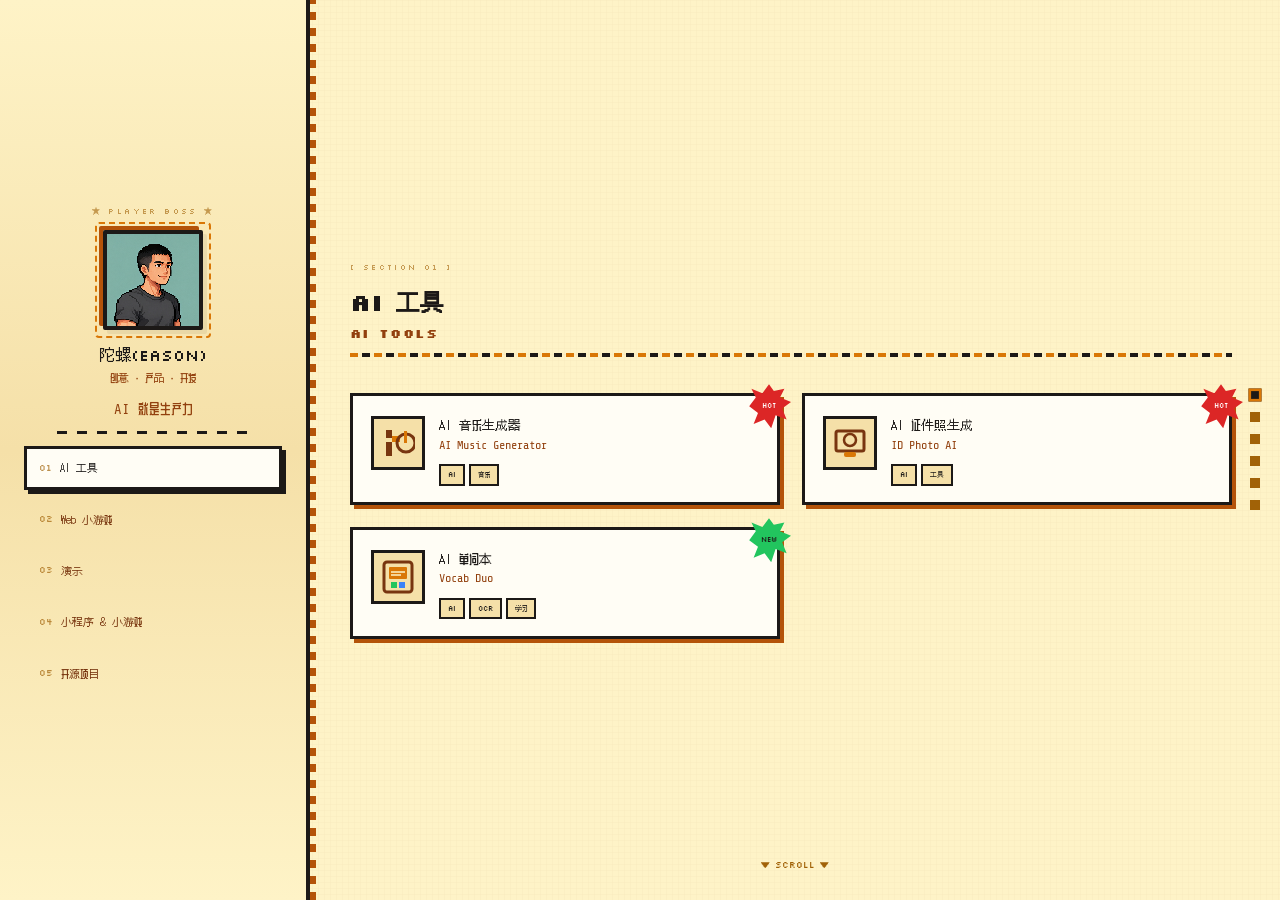
==== index.html @ 486275a2 "更新 Skills 卡片：新西兰签证链接替换为 skillhub，新增成绩单 PDF 转 Excel skill Co-Authored-By: Claude Opus 4.7 <noreply@an" ====
<!DOCTYPE html>
<html lang="zh-CN">
<head>
<meta charset="UTF-8">
<meta name="viewport" content="width=device-width, initial-scale=1.0">
<title>陀螺(Eason)的创想世界</title>
<link rel="preconnect" href="https://fonts.googleapis.com">
<link rel="preconnect" href="https://fonts.gstatic.com" crossorigin>
<link href="https://fonts.googleapis.com/css2?family=Silkscreen&family=DotGothic16&family=Share+Tech+Mono&family=ZCOOL+QingKe+HuangYou&display=swap" rel="stylesheet">
<style>
/* ============================================================
   CSS Custom Properties
   ============================================================ */
:root {
  --bg:            #FEF3C7;
  --bg-deep:       #F5E0A8;
  --card:          #FFFDF5;
  --card-hover:    #FFF8E7;
  --text:          #78350F;
  --text-secondary:#92400E;
  --text-muted:    #A16207;
  --accent:        #D97706;
  --accent-hover:  #B45309;
  --border:        #FDE68A;
  --border-strong: #D97706;
  --pixel-shadow:  #B45309;
  --pixel-black:   #1C1917;
  --pixel-green:   #22C55E;
  --pixel-blue:    #3B82F6;
  --hot-red:       #DC2626;

  --font-pixel:    'Silkscreen', 'DotGothic16', 'ZCOOL QingKe HuangYou', cursive;
  --font-pixel2:   'DotGothic16', 'ZCOOL QingKe HuangYou', cursive;
  --font-terminal: 'Share Tech Mono', 'ZCOOL QingKe HuangYou', monospace;

  --sidebar-w:     310px;
  --transition:    120ms steps(2);
}

/* ============================================================
   Reset & Base
   ============================================================ */
*, *::before, *::after { margin:0; padding:0; box-sizing:border-box; }

html { scroll-behavior: smooth; }

body {
  font-family: var(--font-terminal);
  font-size: 18px;
  background: var(--bg);
  color: var(--text);
  min-height: 100vh;
  line-height: 1.6;
  -webkit-font-smoothing: none;
  -moz-osx-font-smoothing: unset;
  overflow: hidden;
}

body::before {
  content: '';
  position: fixed; inset: 0; pointer-events: none; z-index: 0;
  opacity: 0.05;
  background-image:
    linear-gradient(rgba(120,53,15,0.4) 1px, transparent 1px),
    linear-gradient(90deg, rgba(120,53,15,0.4) 1px, transparent 1px);
  background-size: 6px 6px;
}

a { color: var(--accent); text-decoration: none; }

/* ============================================================
   Layout
   ============================================================ */
.app-layout {
  display: flex;
  height: 100vh; height: 100dvh;
  position: relative; z-index: 1;
}

/* ---- Sidebar (Desktop) ---- */
.sidebar {
  width: var(--sidebar-w); min-width: var(--sidebar-w);
  height: 100vh; height: 100dvh;
  position: relative;
  display: flex; flex-direction: column;
  align-items: center; justify-content: center;
  padding: 32px 16px; gap: 12px;
  z-index: 10;
  background: linear-gradient(180deg, var(--bg) 0%, var(--bg-deep) 50%, var(--bg) 100%);
  border-right: 4px solid var(--pixel-black);
}
.sidebar::before {
  content: '';
  position: absolute; right: -10px; top: 0; bottom: 0;
  width: 6px;
  background: repeating-linear-gradient(0deg,
    var(--pixel-shadow) 0px, var(--pixel-shadow) 8px,
    transparent 8px, transparent 16px);
}

.sidebar-header-deco {
  font-family: var(--font-pixel); font-size: 8px;
  color: var(--text-muted); letter-spacing: 0.3em;
  text-align: center; opacity: 0.6;
  flex-shrink: 0;
}

/* Avatar */
.avatar-wrap { position: relative; width: 100px; height: 100px; flex-shrink: 0; }
.avatar {
  width: 100px; height: 100px; border-radius: 2px;
  object-fit: cover; image-rendering: pixelated; display: block;
  border: 4px solid var(--pixel-black);
  box-shadow: -4px -4px 0 0 var(--pixel-shadow), 4px 4px 0 0 rgba(0,0,0,0.06);
}
.avatar-glitch {
  position: absolute; inset: -8px;
  border: 2px dashed var(--accent); border-radius: 4px;
  pointer-events: none;
  animation: glitch-border 4s steps(2) infinite;
}
@keyframes glitch-border {
  0%,80%,100% { border-color: var(--accent); opacity:1; }
  40% { border-color: var(--pixel-green); opacity:0.7; }
  60% { border-color: #EC4899; opacity:0.7; }
}

.sidebar-name {
  font-family: var(--font-pixel); font-size: 14px;
  color: var(--pixel-black); text-align: center; line-height: 1.7;
  flex-shrink: 0;
}
.sidebar-name .en { font-size: 16px; display: block; }
.sidebar-name .cn { font-size: 11px; color: var(--text-secondary); display: block; }

.sidebar-bio {
  font-family: var(--font-terminal); font-size: 14px;
  color: var(--text-secondary); text-align: center; line-height: 1.4;
  max-width: 240px; flex-shrink: 0;
}

.pixel-divider {
  width: 70%; height: 3px; flex-shrink: 0;
  background: repeating-linear-gradient(90deg,
    var(--pixel-black) 0px, var(--pixel-black) 10px,
    transparent 10px, transparent 20px);
}

/* ---- Section Nav (Sidebar) ---- */
.sidebar-nav {
  display: flex; flex-direction: column;
  gap: 8px; width: 100%; flex-shrink: 0;
  padding: 0 8px;
}
.sidebar-nav-item {
  display: flex; align-items: center;
  font-family: var(--font-pixel2); font-size: 11px;
  color: var(--text);
  padding: 11px 12px;
  border: 3px solid transparent;
  cursor: pointer;
  transition: all var(--transition);
  text-align: left;
  text-decoration: none;
  line-height: 1.4;
  background: transparent;
}
.sidebar-nav-item .nav-num {
  font-family: var(--font-pixel); font-size: 9px;
  color: var(--text-muted); margin-right: 8px;
  opacity: 0.7;
}
.sidebar-nav-item:hover {
  border-color: var(--pixel-black);
  background: var(--card);
  box-shadow: 3px 3px 0 0 var(--pixel-shadow);
  transform: translate(-1px, -1px);
}
.sidebar-nav-item.active {
  border-color: var(--pixel-black);
  background: var(--card);
  color: var(--pixel-black);
  box-shadow: 4px 4px 0 0 var(--pixel-black);
}

/* ---- Main Scroll ---- */
.main-scroll {
  flex: 1;
  overflow-y: scroll;
  scroll-snap-type: y mandatory;
  height: 100vh; height: 100dvh;
  position: relative;
}
.main-scroll::-webkit-scrollbar { width: 12px; }
.main-scroll::-webkit-scrollbar-track {
  background: var(--bg-deep); border-left: 2px solid var(--border);
}
.main-scroll::-webkit-scrollbar-thumb {
  background: var(--pixel-black); border: 2px solid var(--bg-deep); min-height: 40px;
}
.main-scroll::-webkit-scrollbar-thumb:hover { background: var(--accent-hover); }

/* ---- Section ---- */
.section {
  min-height: 100vh; min-height: 100dvh;
  scroll-snap-align: start;
  display: flex; flex-direction: column;
  justify-content: center;
  padding: 48px 48px 48px 40px;
  position: relative;
}

/* ---- Section Header ---- */
.section-header {
  margin-bottom: 36px;
  position: relative;
  display: inline-block;
}
.section-tag {
  font-family: var(--font-pixel); font-size: 8px;
  color: var(--text-muted); letter-spacing: 0.3em; margin-bottom: 10px;
  opacity: 0.6;
}
.section-title {
  font-family: var(--font-pixel); font-size: 14px;
  color: var(--pixel-black); line-height: 1.5;
  position: relative;
}
.section-title .title-cn {
  font-size: 24px; display: block; margin-bottom: 4px;
  color: var(--pixel-black);
}
.section-title .title-en {
  font-size: 13px; color: var(--text-secondary); display: block;
  letter-spacing: 0.1em;
}
.section-title::after {
  content: '';
  display: block;
  width: 100%; height: 4px;
  margin-top: 10px;
  background: repeating-linear-gradient(90deg,
    var(--accent) 0px, var(--accent) 8px,
    transparent 8px, transparent 12px,
    var(--pixel-black) 12px, var(--pixel-black) 20px,
    transparent 20px, transparent 24px);
}

/* ---- Sub-section ---- */
.subsection { margin-bottom: 28px; }
.subsection:last-child { margin-bottom: 0; }
.subsection-title {
  font-family: var(--font-pixel2); font-size: 12px;
  color: var(--text);
  margin-bottom: 14px;
  padding: 6px 0 6px 12px;
  border-left: 4px solid var(--pixel-black);
  display: inline-block;
}

/* ---- Project Grid ---- */
.project-grid {
  display: grid;
  grid-template-columns: repeat(2, 1fr);
  gap: 22px; max-width: 960px;
}
.project-grid.cols-3 { grid-template-columns: repeat(3, 1fr); }
.project-grid.single-col { grid-template-columns: 1fr; max-width: 520px; }

/* ---- Project Card ---- */
.project-card {
  position: relative;
  background: var(--card);
  border: 3px solid var(--pixel-black);
  padding: 20px 18px 16px;
  cursor: pointer;
  transition: all var(--transition);
  display: flex; align-items: flex-start; gap: 14px;
  min-height: 100px;
  box-shadow: 4px 4px 0 0 var(--pixel-shadow);
  text-decoration: none; color: inherit;
  overflow: visible;
}
.project-card:hover {
  background: var(--card-hover);
  box-shadow: 6px 6px 0 0 var(--pixel-black);
  transform: translate(-2px, -2px);
  z-index: 5;
}

.card-icon {
  width: 54px; height: 54px; flex-shrink: 0;
  background: var(--bg-deep);
  border: 3px solid var(--pixel-black);
  display: flex; align-items: center; justify-content: center;
  image-rendering: pixelated;
}
.card-icon svg { width: 34px; height: 34px; }

.card-info { flex: 1; min-width: 0; }
.card-name {
  color: var(--pixel-black);
  margin-bottom: 4px; line-height: 1.4;
}
.card-name .cn-name {
  font-family: var(--font-pixel2); font-size: 13px; display: block;
  margin-bottom: 2px;
}
.card-name .en-name {
  font-size: 12px; color: var(--text-secondary);
  font-family: var(--font-terminal); display: block;
}

.card-detail {
  max-height: 0; overflow: hidden;
  transition: max-height 0.2s steps(3), opacity 0.15s steps(2);
  font-family: var(--font-terminal);
  font-size: 14px; color: var(--text);
  line-height: 1.5; opacity: 0;
}
.project-card:hover .card-detail { max-height: 120px; opacity: 1; }
.card-detail li {
  list-style: none; position: relative; padding-left: 10px;
}
.card-detail li::before {
  content: '▸'; position: absolute; left: 0;
  color: var(--accent); font-size: 11px;
}

.card-arrow {
  position: absolute; top: 10px; right: 12px;
  font-family: var(--font-pixel); font-size: 8px;
  color: var(--text-muted); opacity: 0;
  transition: opacity var(--transition);
}
.project-card:hover .card-arrow { opacity: 1; }

/* ---- HOT/NEW Badge ---- */
.hot-badge {
  position: absolute; top: -12px; right: -14px;
  font-family: var(--font-pixel); font-size: 7px;
  color: #FFF; background: var(--hot-red);
  width: 44px; height: 44px;
  display: flex; align-items: center; justify-content: center;
  text-align: center;
  clip-path: polygon(
    50% 0%, 61% 15%, 85% 10%, 75% 30%, 100% 40%,
    80% 55%, 90% 80%, 65% 70%, 55% 100%,
    40% 80%, 15% 90%, 25% 65%, 5% 50%,
    20% 30%, 10% 10%, 35% 20%
  );
  animation: hot-pulse 1s steps(2) infinite;
  z-index: 1;
  line-height: 1.2;
}
.hot-badge.new {
  background: var(--pixel-green);
  color: #1C1917;
}
@keyframes hot-pulse {
  0%,100% { transform: scale(1); opacity: 1; }
  50% { transform: scale(1.08); opacity: 0.8; }
}

/* ---- Bottom tags ---- */
.tag {
  display: inline-block;
  font-family: var(--font-pixel); font-size: 7px;
  padding: 3px 7px;
  border: 2px solid var(--pixel-black);
  color: var(--pixel-black); background: var(--bg-deep);
  margin-right: 4px; margin-top: 6px;
}

/* ---- QR image in card ---- */
.qr-img {
  width: 80px; height: 80px;
  border: 2px solid var(--pixel-black);
  image-rendering: pixelated;
  flex-shrink: 0; object-fit: contain;
}

/* ---- "To be continue..." ---- */
.dots-continue {
  display: flex; align-items: center; gap: 3px;
  font-family: var(--font-pixel2); font-size: 12px;
  color: var(--text-muted);
  padding: 12px 0 0 6px;
}
.dots-continue .dot {
  font-size: 18px;
  animation: dot-blink 0.6s steps(1) infinite;
}
.dots-continue .dot:nth-child(2) { animation-delay: 0.2s; }
.dots-continue .dot:nth-child(3) { animation-delay: 0.4s; }
@keyframes dot-blink { 0%,100%{opacity:0.12} 50%{opacity:1} }

/* ---- Modal Overlay ---- */
.modal-overlay {
  display: none;
  position: fixed; inset: 0;
  background: rgba(0,0,0,0.7);
  z-index: 1000;
  align-items: center; justify-content: center;
  cursor: pointer;
}
.modal-overlay.open { display: flex; }
.modal-box {
  position: relative;
  background: var(--card);
  border: 4px solid var(--pixel-black);
  box-shadow: 8px 8px 0 0 var(--pixel-shadow);
  padding: 32px 28px 24px;
  text-align: center;
  max-width: 90vw;
  cursor: default;
}
.modal-box img {
  width: auto; height: auto;
  max-width: 80vw; max-height: 70dvh;
  border: 3px solid var(--pixel-black);
  image-rendering: pixelated;
  object-fit: contain;
}
.modal-close {
  position: absolute; top: 4px; right: 10px;
  font-family: var(--font-pixel); font-size: 16px;
  color: var(--text-muted); cursor: pointer;
  background: none; border: none; padding: 6px 10px;
  transition: color var(--transition);
  line-height: 1;
}
.modal-close:hover { color: var(--hot-red); }
.modal-title {
  font-family: var(--font-pixel2); font-size: 14px;
  color: var(--pixel-black); margin-bottom: 12px;
}

/* ============================================================
   CONTACT PAGE (Last scroll-snap page)
   ============================================================ */
.contact-page {
  min-height: 100vh; min-height: 100dvh;
  scroll-snap-align: start;
  display: flex; flex-direction: column;
  align-items: center; justify-content: center;
  padding: 48px 40px; gap: 32px;
  text-align: center;
  background: linear-gradient(180deg, var(--bg) 0%, var(--bg-deep) 100%);
  position: relative;
}
.contact-page .page-tag {
  font-family: var(--font-pixel); font-size: 8px;
  color: var(--text-muted); letter-spacing: 0.3em;
  opacity: 0.6;
}

/* ---- Contact Row ---- */
.contact-row {
  display: flex; align-items: flex-start; gap: 40px;
  max-width: 680px; width: 100%;
}
.contact-row-img {
  width: 130px; flex-shrink: 0; padding-top: 4px;
}
.contact-row-img img {
  display: block; width: 130px; height: 130px;
  border: 4px solid var(--pixel-black);
  box-shadow: 6px 6px 0 0 var(--pixel-shadow);
  image-rendering: pixelated;
  object-fit: cover;
  border-radius: 4px;
}

.contact-row-links {
  display: flex; flex-direction: column; gap: 14px;
  align-items: flex-start; text-align: left; flex: 1;
  min-width: 0;
}
.contact-row-intro {
  font-family: var(--font-pixel2); font-size: 14px;
  color: var(--text-muted);
  margin-bottom: 4px; line-height: 1.5; letter-spacing: 0.05em;
}

/* ---- Contact Item (with hover QR tooltip) ---- */
.contact-item {
  position: relative;
  display: flex; align-items: center; gap: 14px;
  font-family: var(--font-terminal); font-size: 18px;
  color: var(--text);
  padding: 10px 16px;
  border: 2px solid transparent;
  transition: all var(--transition);
  cursor: pointer; text-decoration: none;
  line-height: 1.4;
}
.contact-item:hover {
  border-color: var(--pixel-black);
  background: var(--card);
  color: var(--accent-hover);
}
.contact-item .ci-icon {
  width: 28px; height: 28px; flex-shrink: 0;
}
.contact-item .ci-platform {
  font-family: var(--font-pixel2); font-size: 13px;
  color: var(--text-secondary); width: 72px; flex-shrink: 0;
  text-align: left;
}
.contact-item .ci-handle {
  font-size: 18px; color: var(--text);
  text-decoration: underline;
  text-underline-offset: 3px;
  text-decoration-color: var(--accent);
}
.contact-item:hover .ci-handle { color: var(--accent-hover); }

/* QR tooltip — same as old sidebar style */
.contact-qr {
  position: absolute; left: 105%; top: 50%;
  transform: translateY(-50%);
  width: auto; height: auto;
  max-width: 60vw; max-height: 60vh;
  border: 3px solid var(--pixel-black);
  box-shadow: 4px 4px 0 0 var(--pixel-shadow);
  background: var(--card);
  display: none;
  z-index: 100;
  image-rendering: pixelated;
  object-fit: contain;
  padding: 8px;
}
.contact-item:hover .contact-qr { display: block; }

/* ---- Copyright ---- */
.contact-copyright {
  font-family: var(--font-terminal); font-size: 15px;
  color: var(--text-muted);
}

/* ---- Scroll Nav ---- */
.scroll-nav {
  position: fixed; right: 20px; top: 50%;
  transform: translateY(-50%);
  display: flex; flex-direction: column; gap: 12px;
  z-index: 100;
}
.scroll-nav-dot {
  width: 10px; height: 10px;
  background: var(--text-muted);
  border: 2px solid transparent;
  cursor: pointer;
  transition: all var(--transition);
}
.scroll-nav-dot:hover, .scroll-nav-dot.active {
  background: var(--pixel-black);
  border-color: var(--accent);
  transform: scale(1.3);
}

.scroll-hint {
  position: absolute; bottom: 28px; left: 50%;
  transform: translateX(-50%);
  font-family: var(--font-pixel); font-size: 9px;
  color: var(--text-muted);
  animation: float-hint 2s steps(4) infinite;
  z-index: 5;
  text-align: center;
  white-space: nowrap;
  cursor: pointer;
}
@keyframes float-hint {
  0%,100%{transform:translate(-50%,0);opacity:.5}
  50%{transform:translate(-50%,-8px);opacity:1}
}
@keyframes float-vertical {
  0%,100%{transform:translateY(0);opacity:.5}
  50%{transform:translateY(-8px);opacity:1}
}

.mobile-only { display: none; }

/* ============================================================
   MOBILE
   ============================================================ */
@media (max-width: 768px) {
  body { overflow: hidden; }
  .app-layout { display: block; height: 100vh; height: 100dvh; overflow: hidden; }
  .sidebar { display: none; }
  .scroll-nav { display: none; }
  .scroll-hint { display: block; }
  .mobile-only { display: block; }

  .main-scroll {
    height: 100vh; height: 100dvh;
    overflow-y: scroll;
    scroll-snap-type: y mandatory;
  }

  .section {
    min-height: 100vh; min-height: 100dvh;
    scroll-snap-align: start; scroll-snap-stop: always;
    padding: 36px 18px; justify-content: center;
    position: relative;
  }

  .contact-page {
    min-height: 100vh; min-height: 100dvh;
    scroll-snap-align: start; scroll-snap-stop: always;
    padding: 40px 20px; gap: 24px;
  }

  /* Mobile Cover */
  .mobile-cover {
    min-height: 100vh; min-height: 100dvh;
    scroll-snap-align: start; scroll-snap-stop: always;
    display: flex; flex-direction: column;
    align-items: center; justify-content: center;
    padding: 40px 24px; gap: 20px;
    text-align: center; background: var(--bg-deep);
  }
  .mobile-cover .avatar-wrap { width: 100px; height: 100px; }
  .mobile-cover .avatar { width: 100px; height: 100px; }
  .mobile-cover .sidebar-name .en { font-size: 16px; }
  .mobile-cover .sidebar-name .cn { font-size: 11px; }
  .mobile-cover .sidebar-bio { font-size: 14px; }

  .scroll-down-indicator {
    font-family: var(--font-terminal); font-size: 14px;
    color: var(--text-muted);
    animation: float-vertical 2s steps(4) infinite;
    margin-top: 8px; text-align: center; width: 100%; cursor: pointer;
  }

  .section-header { margin-bottom: 24px; }
  .section-title .title-cn { font-size: 20px; }
  .section-title .title-en { font-size: 11px; }
  .section-title::after { height: 3px; margin-top: 8px; }

  .subsection-title { font-size: 11px; }

  .project-grid, .project-grid.cols-3, .project-grid.single-col {
    grid-template-columns: 1fr; gap: 14px; max-width: 100%;
  }

  .project-card {
    padding: 16px; gap: 12px; min-height: auto;
  }
  .project-card .card-detail { max-height: 120px; opacity: 1; }
  .project-card .card-arrow { opacity: 1; }

  .card-icon { width: 46px; height: 46px; }
  .card-icon svg { width: 28px; height: 28px; }
  .card-name .cn-name { font-size: 12px; }

  .hot-badge { top: -10px; right: -10px; width: 38px; height: 38px; font-size: 6px; }

  .qr-img { width: 64px; height: 64px; }

  .dots-continue { font-size: 10px; }
  .dots-continue .dot { font-size: 18px; }

  .modal-box img { width: 280px; height: 280px; }

  /* Contact page mobile */
  .contact-row {
    flex-direction: row; gap: 20px; align-items: flex-start;
  }
  .contact-row-img { width: 80px; }
  .contact-row-img img { width: 80px; height: 80px; }
  .contact-row-links { align-items: flex-start; text-align: left; gap: 10px; }
  .contact-item { font-size: 14px; padding: 6px 10px; gap: 10px; }
  .contact-item .ci-icon { width: 22px; height: 22px; }
  .contact-item .ci-platform { font-size: 11px; width: 56px; }
  .contact-item .ci-handle { font-size: 15px; }
  .contact-qr { display: none; }
}

@media (prefers-reduced-motion: reduce) {
  *, *::before, *::after {
    animation-duration: 0.01ms !important;
    animation-iteration-count: 1 !important;
    transition-duration: 0.01ms !important;
  }
}
</style>
</head>
<body>

<div class="app-layout">

  <!-- ============================================================
       LEFT SIDEBAR (Desktop) — Brand + Section Navigation
       ============================================================ -->
  <aside class="sidebar">
    <div class="sidebar-header-deco">★ PLAYER BOSS ★</div>

    <div class="avatar-wrap">
      <div class="avatar-glitch"></div>
      <img class="avatar" src="pixel-avatar-v4.png" alt="Eason LV" loading="eager">
    </div>

    <div class="sidebar-name">
      <span class="en">陀螺(Eason)</span>
      <span class="cn">创意 · 产品 · 开发</span>
    </div>

    <div class="sidebar-bio">AI 就是生产力</div>
    <div class="pixel-divider"></div>

    <!-- Section Navigation -->
    <nav class="sidebar-nav" id="sidebarNav">
      <a class="sidebar-nav-item active" data-target="sec-tools">
        <span class="nav-num">01</span>AI 工具
      </a>
      <a class="sidebar-nav-item" data-target="sec-webgames">
        <span class="nav-num">02</span>Web 小游戏
      </a>
      <a class="sidebar-nav-item" data-target="sec-demo">
        <span class="nav-num">03</span>演示
      </a>
      <a class="sidebar-nav-item" data-target="sec-wechat">
        <span class="nav-num">04</span>小程序 & 小游戏
      </a>
      <a class="sidebar-nav-item" data-target="sec-opensource">
        <span class="nav-num">05</span>开源项目
      </a>
    </nav>
  </aside>

  <!-- ============================================================
       SCROLL NAV DOTS (Desktop)
       ============================================================ -->
  <nav class="scroll-nav" id="scrollNav">
    <div class="scroll-nav-dot active" data-target="sec-tools"></div>
    <div class="scroll-nav-dot" data-target="sec-webgames"></div>
    <div class="scroll-nav-dot" data-target="sec-demo"></div>
    <div class="scroll-nav-dot" data-target="sec-wechat"></div>
    <div class="scroll-nav-dot" data-target="sec-opensource"></div>
    <div class="scroll-nav-dot" data-target="sec-contact"></div>
  </nav>

  <!-- ============================================================
       MAIN SCROLL
       ============================================================ -->
  <main class="main-scroll" id="mainScroll">

    <!-- ========== MOBILE COVER ========== -->
    <div class="mobile-cover mobile-only">
      <div class="sidebar-header-deco">★ PLAYER BOSS ★</div>
      <div class="avatar-wrap">
        <div class="avatar-glitch"></div>
        <img class="avatar" src="pixel-avatar-v4.png" alt="Eason LV" loading="eager">
      </div>
      <div class="sidebar-name">
        <span class="en">陀螺(Eason)</span>
        <span class="cn">创意 · 产品 · 开发</span>
      </div>
      <div class="sidebar-bio">AI 就是生产力</div>
      <div class="pixel-divider"></div>
      <div class="scroll-down-indicator">▼ SCROLL ▼</div>
    </div>

    <!-- ================================
         SECTION 01: AI 工具 (AI TOOLS)
         ================================ -->
    <section class="section" id="sec-tools">
      <div class="section-header">
        <div class="section-tag">[ SECTION 01 ]</div>
        <h2 class="section-title">
          <span class="title-cn">AI 工具</span>
          <span class="title-en">AI TOOLS</span>
        </h2>
      </div>

      <div class="project-grid">
        <!-- AI音乐生成器 -->
        <a class="project-card" href="https://tuteng3.site/music_gen/" target="_blank" rel="noopener">
          <span class="hot-badge">HOT</span>
          <div class="card-icon">
            <svg viewBox="0 0 34 34">
              <rect x="5" y="4" width="6" height="8" fill="#78350F"/>
              <rect x="5" y="16" width="6" height="14" fill="#78350F"/>
              <rect x="11" y="10" width="8" height="6" fill="#D97706"/>
              <circle cx="25" cy="17" r="9" fill="none" stroke="#78350F" stroke-width="3"/>
              <rect x="23" y="5" width="3" height="12" fill="#D97706"/>
            </svg>
          </div>
          <div class="card-info">
            <div class="card-name">
              <span class="cn-name">AI 音乐生成器</span>
              <span class="en-name">AI Music Generator</span>
            </div>
            <ul class="card-detail">
              <li>AI 驱动的在线音乐创作工具</li>
              <li>文本转音乐 · 翻唱 · MiniMax 2.6</li>
              <li>即时生成 · 在线播放 · 下载</li>
            </ul>
            <span class="tag">AI</span><span class="tag">音乐</span>
          </div>
          <span class="card-arrow">GO ▶</span>
        </a>

        <!-- 证件照生成 -->
        <a class="project-card" href="https://tuteng3.site/claw/photo/" target="_blank" rel="noopener">
          <span class="hot-badge">HOT</span>
          <div class="card-icon">
            <svg viewBox="0 0 34 34">
              <rect x="3" y="5" width="28" height="20" rx="2" fill="none" stroke="#78350F" stroke-width="3"/>
              <circle cx="17" cy="14" r="6" fill="none" stroke="#78350F" stroke-width="2.5"/>
              <rect x="11" y="26" width="12" height="5" rx="2" fill="#D97706"/>
            </svg>
          </div>
          <div class="card-info">
            <div class="card-name">
              <span class="cn-name">AI 证件照生成</span>
              <span class="en-name">ID Photo AI</span>
            </div>
            <ul class="card-detail">
              <li>自拍上传 → AI 生成标准证件照</li>
              <li>阿里百炼通义万相 AI 生图引擎</li>
              <li>多国护照 / 签证 / 身份证规格</li>
            </ul>
            <span class="tag">AI</span><span class="tag">工具</span>
          </div>
          <span class="card-arrow">GO ▶</span>
        </a>

        <!-- Vocab Duo (AI单词本) -->
        <a class="project-card" href="https://tuteng3.site/vocab-duo/" target="_blank" rel="noopener">
          <span class="hot-badge new">NEW</span>
          <div class="card-icon">
            <svg viewBox="0 0 34 34">
              <rect x="3" y="2" width="28" height="30" rx="3" fill="none" stroke="#78350F" stroke-width="3"/>
              <rect x="8" y="7" width="18" height="12" rx="1" fill="#D97706"/>
              <line x1="10" y1="12" x2="24" y2="12" stroke="#FEF3C7" stroke-width="1.5"/>
              <line x1="10" y1="15" x2="20" y2="15" stroke="#FEF3C7" stroke-width="1.5"/>
              <rect x="10" y="22" width="6" height="6" fill="#22C55E"/>
              <rect x="18" y="22" width="6" height="6" fill="#3B82F6"/>
            </svg>
          </div>
          <div class="card-info">
            <div class="card-name">
              <span class="cn-name">AI 单词本</span>
              <span class="en-name">Vocab Duo</span>
            </div>
            <ul class="card-detail">
              <li>拍照识别 → AI 自动生成单词本</li>
              <li>类 Duolingo 交互 · 间隔重复算法</li>
              <li>三种题型：选择 / 翻译 / 拼写</li>
            </ul>
            <span class="tag">AI</span><span class="tag">OCR</span><span class="tag">学习</span>
          </div>
          <span class="card-arrow">GO ▶</span>
        </a>
      </div>
      <div class="scroll-hint">▼ SCROLL ▼</div>
    </section>

    <!-- ================================
         SECTION 02: Web 小游戏 (WEB GAMES)
         ================================ -->
    <section class="section" id="sec-webgames">
      <div class="section-header">
        <div class="section-tag">[ SECTION 02 ]</div>
        <h2 class="section-title">
          <span class="title-cn">Web 小游戏</span>
          <span class="title-en">WEB GAMES</span>
        </h2>
      </div>

      <div class="project-grid cols-3">
        <!-- 星河图脉 -->
        <a class="project-card" href="https://tuteng3.site/xinghe-tumai/" target="_blank" rel="noopener">
          <span class="hot-badge new">NEW</span>
          <div class="card-icon">
            <svg viewBox="0 0 34 34">
              <circle cx="17" cy="17" r="14" fill="none" stroke="#78350F" stroke-width="2.5"/>
              <circle cx="17" cy="17" r="8" fill="none" stroke="#D97706" stroke-width="2"/>
              <circle cx="17" cy="9" r="2.5" fill="#D97706"/>
              <circle cx="23" cy="21" r="2" fill="#78350F"/>
              <circle cx="11" cy="21" r="2" fill="#78350F"/>
              <line x1="17" y1="9" x2="23" y2="21" stroke="#22C55E" stroke-width="1.5"/>
              <line x1="17" y1="9" x2="11" y2="21" stroke="#22C55E" stroke-width="1.5"/>
              <line x1="23" y1="21" x2="11" y2="21" stroke="#22C55E" stroke-width="1.5"/>
            </svg>
          </div>
          <div class="card-info">
            <div class="card-name">
              <span class="cn-name">星河图脉</span>
              <span class="en-name">Xinghe Tumai</span>
            </div>
            <ul class="card-detail">
              <li>AI 驱动的命理解读占卜应用</li>
              <li>河图星脉世界观 · 符文排列 · 命轨解读</li>
              <li>MiniMax M2.7 深度命理分析</li>
            </ul>
            <span class="tag">占卜</span><span class="tag">AI</span><span class="tag">命理</span>
          </div>
          <span class="card-arrow">GO ▶</span>
        </a>

        <!-- 手势识别塔罗占卜 -->
        <a class="project-card" href="https://tuteng3.site/hand-gesture/gesture-demo.html" target="_blank" rel="noopener">
          <span class="hot-badge new">NEW</span>
          <div class="card-icon">
            <svg viewBox="0 0 34 34">
              <rect x="8" y="6" width="18" height="26" rx="2" fill="none" stroke="#78350F" stroke-width="2.5"/>
              <circle cx="17" cy="14" r="4" fill="none" stroke="#D97706" stroke-width="2"/>
              <path d="M14 22 Q17 18 20 22" fill="none" stroke="#78350F" stroke-width="2"/>
              <rect x="13" y="26" width="8" height="3" fill="#D97706"/>
              <circle cx="26" cy="8" r="3" fill="none" stroke="#22C55E" stroke-width="1.5"/>
              <circle cx="29" cy="8" r="1" fill="#22C55E"/>
            </svg>
          </div>
          <div class="card-info">
            <div class="card-name">
              <span class="cn-name">手势塔罗占卜</span>
              <span class="en-name">Gesture Tarot</span>
            </div>
            <ul class="card-detail">
              <li>MediaPipe 手势识别控制塔罗抽牌</li>
              <li>6 种手势 · 36 张塔罗牌 · AI 解读</li>
              <li>实时骨骼追踪 · 沉浸式占卜体验</li>
            </ul>
            <span class="tag">手势识别</span><span class="tag">AI</span><span class="tag">塔罗</span>
          </div>
          <span class="card-arrow">GO ▶</span>
        </a>

        <!-- 行动代号 -->
        <a class="project-card" href="https://tuteng3.site/game.html" target="_blank" rel="noopener">
          <div class="card-icon">
            <svg viewBox="0 0 34 34">
              <rect x="3" y="3" width="8" height="8" fill="#78350F"/>
              <rect x="13" y="3" width="8" height="8" fill="#D97706"/>
              <rect x="23" y="3" width="8" height="8" fill="#78350F"/>
              <rect x="3" y="13" width="8" height="8" fill="#78350F"/>
              <rect x="13" y="13" width="8" height="8" fill="#22C55E"/>
              <rect x="23" y="13" width="8" height="8" fill="#78350F"/>
              <rect x="3" y="23" width="8" height="8" fill="#D97706"/>
              <rect x="13" y="23" width="8" height="8" fill="#78350F"/>
              <rect x="23" y="23" width="8" height="8" fill="#D97706"/>
            </svg>
          </div>
          <div class="card-info">
            <div class="card-name">
              <span class="cn-name">行动代号</span>
              <span class="en-name">CodeNames</span>
            </div>
            <ul class="card-detail">
              <li>红蓝双人对战猜词派对游戏</li>
              <li>AI 智能词库生成 (MiniMax M2.7)</li>
              <li>15+ 预设主题 · 5 种配色方案</li>
            </ul>
            <span class="tag">HTML5</span><span class="tag">AI</span><span class="tag">派对</span>
          </div>
          <span class="card-arrow">GO ▶</span>
        </a>
      </div>

      <div class="dots-continue">
        <span>To be continue</span>
        <span class="dot">.</span><span class="dot">.</span><span class="dot">.</span>
      </div>
      <div class="scroll-hint">▼ SCROLL ▼</div>
    </section>

    <!-- ================================
         SECTION 03: 演示 (DEMO)
         ================================ -->
    <section class="section" id="sec-demo">
      <div class="section-header">
        <div class="section-tag">[ SECTION 03 ]</div>
        <h2 class="section-title">
          <span class="title-cn">演示</span>
          <span class="title-en">DEMO</span>
        </h2>
      </div>

      <div class="project-grid">
        <!-- Feed流 -->
        <a class="project-card" href="https://tuteng3.site/video-feed/" target="_blank" rel="noopener">
          <div class="card-icon">
            <svg viewBox="0 0 34 34">
              <rect x="3" y="3" width="28" height="28" rx="2" fill="none" stroke="#78350F" stroke-width="3"/>
              <rect x="10" y="9" width="14" height="10" rx="1" fill="#78350F"/>
              <polygon points="15,12 15,16 18,14" fill="#FEF3C7"/>
              <rect x="7" y="23" width="8" height="4" fill="#D97706"/>
              <rect x="17" y="23" width="8" height="4" fill="#22C55E"/>
            </svg>
          </div>
          <div class="card-info">
            <div class="card-name">
              <span class="cn-name">自动滚动 Feed 流</span>
              <span class="en-name">Video Feed</span>
            </div>
            <ul class="card-detail">
              <li>全屏自动滚动的视频 Feed 演示</li>
              <li>亮色 / 暗色主题切换</li>
              <li>类 TikTok 交互 · 点赞 · 滑动</li>
            </ul>
            <span class="tag">Demo</span><span class="tag">Feed</span>
          </div>
          <span class="card-arrow">GO ▶</span>
        </a>

        <!-- 金融学习 -->
        <a class="project-card" href="https://tuteng3.site/finlearn" target="_blank" rel="noopener">
          <div class="card-icon">
            <svg viewBox="0 0 34 34">
              <rect x="3" y="24" width="8" height="4" fill="#D97706"/>
              <rect x="13" y="14" width="8" height="14" fill="#78350F"/>
              <rect x="23" y="6" width="8" height="22" fill="#22C55E"/>
              <rect x="3" y="28" width="28" height="4" fill="#78350F"/>
            </svg>
          </div>
          <div class="card-info">
            <div class="card-name">
              <span class="cn-name">金融知识学习平台</span>
              <span class="en-name">Finc Study</span>
            </div>
            <ul class="card-detail">
              <li>交互式金融知识体系化学习</li>
              <li>10 大模块：宏观 / 投资 / 区块链</li>
              <li>Agent World 驱动学习体验</li>
            </ul>
            <span class="tag">教育</span><span class="tag">金融</span>
          </div>
          <span class="card-arrow">GO ▶</span>
        </a>
      </div>

      <div class="dots-continue">
        <span>To be continue</span>
        <span class="dot">.</span><span class="dot">.</span><span class="dot">.</span>
      </div>
      <div class="scroll-hint">▼ SCROLL ▼</div>
    </section>

    <!-- ================================
         SECTION 03: 小程序 & 小游戏
         ================================ -->
    <section class="section" id="sec-wechat">
      <div class="section-header">
        <div class="section-tag">[ SECTION 04 ]</div>
        <h2 class="section-title">
          <span class="title-cn">小程序 & 小游戏</span>
          <span class="title-en">MINI PROGRAMS & GAMES</span>
        </h2>
      </div>

      <!-- Sub: 小程序 -->
      <div class="subsection">
        <h3 class="subsection-title">小程序 Mini Program</h3>
        <div class="project-grid single-col">
          <div class="project-card" tabindex="0" onclick="openModal('qr-wishlist.png','计划事务清单 WishList')">
            <div class="card-icon">
              <svg viewBox="0 0 34 34">
                <rect x="4" y="3" width="26" height="28" rx="2" fill="none" stroke="#78350F" stroke-width="3"/>
                <rect x="9" y="10" width="16" height="10" stroke="#78350F" stroke-width="2"/>
                <rect x="9" y="23" width="12" height="4" fill="#D97706"/>
              </svg>
            </div>
            <div class="card-info">
              <div class="card-name">
                <span class="cn-name">计划事务清单</span>
                <span class="en-name">WishList</span>
              </div>
              <ul class="card-detail">
                <li>商务计划书创建与管理小程序</li>
                <li>进度追踪 · 团队协作 · 备忘提醒</li>
                <li>点击查看小程序二维码</li>
              </ul>
              <span class="tag">小程序</span><span class="tag">效率</span>
            </div>
            <img class="qr-img" src="qr-wishlist.png" alt="小程序二维码" loading="lazy">
          </div>
        </div>
        <div class="dots-continue">
          <span>To be continue</span>
          <span class="dot">.</span><span class="dot">.</span><span class="dot">.</span>
        </div>
      </div>

      <!-- Sub: 小游戏 -->
      <div class="subsection">
        <h3 class="subsection-title">小游戏 Mini Game</h3>
        <div class="project-grid single-col">
          <div class="project-card" tabindex="0" onclick="openModal('qr-minigame.png','极速命中挑战 Speed Reaction')">
            <div class="card-icon">
              <svg viewBox="0 0 34 34">
                <rect x="5" y="3" width="6" height="24" fill="#78350F"/>
                <rect x="5" y="19" width="24" height="8" fill="none" stroke="#78350F" stroke-width="2.5"/>
                <polygon points="29,5 29,29 3,17" fill="#D97706"/>
                <rect x="19" y="15" width="8" height="4" fill="#22C55E"/>
              </svg>
            </div>
            <div class="card-info">
              <div class="card-name">
                <span class="cn-name">极速命中挑战</span>
                <span class="en-name">Speed Reaction</span>
              </div>
              <ul class="card-detail">
                <li>考验反应速度的射击小游戏</li>
                <li>实时对战 · 速度挑战 · 排行榜</li>
                <li>点击查看小游戏二维码</li>
              </ul>
              <span class="tag">小游戏</span><span class="tag">竞技</span>
            </div>
            <img class="qr-img" src="qr-minigame.png" alt="小游戏二维码" loading="lazy">
          </div>
        </div>
        <div class="dots-continue">
          <span>To be continue</span>
          <span class="dot">.</span><span class="dot">.</span><span class="dot">.</span>
        </div>
      </div>
      <div class="scroll-hint">▼ SCROLL ▼</div>
    </section>

    <!-- ================================
         SECTION 04: 开源项目 (OPEN SOURCE)
         ================================ -->
    <section class="section" id="sec-opensource">
      <div class="section-header">
        <div class="section-tag">[ SECTION 05 ]</div>
        <h2 class="section-title">
          <span class="title-cn">开源项目</span>
          <span class="title-en">OPEN SOURCE PROJECTS</span>
        </h2>
      </div>

      <!-- Sub: 开源 Skills -->
      <div class="subsection">
        <h3 class="subsection-title">开源 Skills</h3>
        <div class="project-grid">
          <!-- 新西兰签证 -->
          <a class="project-card" href="https://skillhub.cn/skills/nz-visa-4cn" target="_blank" rel="noopener">
            <div class="card-icon">
              <svg viewBox="0 0 34 34">
                <rect x="3" y="3" width="28" height="18" rx="2" fill="none" stroke="#78350F" stroke-width="3"/>
                <circle cx="12" cy="12" r="5" fill="none" stroke="#D97706" stroke-width="2.5"/>
                <rect x="19" y="21" width="10" height="10" fill="#22C55E"/>
                <rect x="3" y="21" width="12" height="10" fill="#3B82F6"/>
              </svg>
            </div>
            <div class="card-info">
              <div class="card-name">
                <span class="cn-name">新西兰签证材料生成器</span>
                <span class="en-name">NZ Visa 4CN</span>
              </div>
              <ul class="card-detail">
                <li>上传证件照 → 一键生成申请 PDF</li>
                <li>OCR 识别 + 中译英 + 自动排版</li>
                <li>符合新西兰移民局 (INZ) 规范</li>
              </ul>
              <span class="tag">Skill</span><span class="tag">AI</span><span class="tag">PDF</span>
            </div>
            <span class="card-arrow">GO ▶</span>
          </a>

          <!-- 成绩单 PDF→Excel -->
          <a class="project-card" href="https://skillhub.cn/skills/scorecard-pdf-to-xlsx" target="_blank" rel="noopener">
            <div class="card-icon">
              <svg viewBox="0 0 34 34">
                <rect x="2" y="4" width="30" height="26" rx="3" fill="none" stroke="#78350F" stroke-width="3"/>
                <line x1="8" y1="10" x2="26" y2="10" stroke="#D97706" stroke-width="2"/>
                <line x1="8" y1="15" x2="20" y2="15" stroke="#3B82F6" stroke-width="2"/>
                <line x1="8" y1="20" x2="24" y2="20" stroke="#22C55E" stroke-width="2"/>
                <rect x="10" y="19" width="14" height="7" rx="1" fill="none" stroke="#78350F" stroke-width="2"/>
              </svg>
            </div>
            <div class="card-info">
              <div class="card-name">
                <span class="cn-name">成绩单 PDF 转 Excel</span>
                <span class="en-name">Transcript PDF → XLSX</span>
              </div>
              <ul class="card-detail">
                <li>上传成绩单 PDF → 一键导出 Excel</li>
                <li>智能识别表格结构，自动提取数据</li>
                <li>支持批量处理，保留原始格式</li>
              </ul>
              <span class="tag">Skill</span><span class="tag">PDF</span><span class="tag">Excel</span>
            </div>
            <span class="card-arrow">GO ▶</span>
          </a>

          <!-- 闲鱼自动发货 -->
          <a class="project-card" href="https://github.com/eason6789/xianyu-auto-send-skills" target="_blank" rel="noopener">
            <div class="card-icon">
              <svg viewBox="0 0 34 34">
                <ellipse cx="17" cy="11" rx="10" ry="6" fill="none" stroke="#78350F" stroke-width="3"/>
                <path d="M7 11 Q17 25 27 11" fill="#D97706" stroke="#78350F" stroke-width="2.5"/>
                <circle cx="13" cy="9" r="2" fill="#78350F"/>
                <rect x="3" y="21" width="12" height="9" rx="2" fill="none" stroke="#78350F" stroke-width="3"/>
                <rect x="19" y="21" width="12" height="9" rx="2" fill="none" stroke="#78350F" stroke-width="3"/>
              </svg>
            </div>
            <div class="card-info">
              <div class="card-name">
                <span class="cn-name">闲鱼自动发货框架</span>
                <span class="en-name">Xianyu Auto Send</span>
              </div>
              <ul class="card-detail">
                <li>闲鱼虚拟商品自动化发货系统</li>
                <li>自动检测买家付款 → 触发发货</li>
                <li>可扩展：秘钥 / 链接 / 图片 / API</li>
              </ul>
              <span class="tag">Skill</span><span class="tag">自动化</span>
            </div>
            <span class="card-arrow">GO ▶</span>
          </a>
        </div>
      </div>

      <!-- Sub: 开源项目 -->
      <div class="subsection">
        <h3 class="subsection-title">开源项目</h3>
        <div class="dots-continue" style="padding-top:4px;">
          <span>To be continue</span>
          <span class="dot">.</span><span class="dot">.</span><span class="dot">.</span>
        </div>
      </div>
      <div class="scroll-hint">▼ SCROLL ▼</div>
    </section>

    <!-- ================================================================
         CONTACT PAGE (Last page, Desktop + Mobile shared)
         Top: cartoon avatar (left) + GitHub & Email (right)
         Bottom: real photo (left) + social media (right)
         All contact items have hover QR tooltips (same as old sidebar style)
         ================================================================ -->
    <div class="contact-page" id="sec-contact">
      <div class="page-tag">★ CONNECT ★</div>

      <!-- Top Row: GitHub QR + GitHub/Email -->
      <div class="contact-row">
        <div class="contact-row-img">
          <img src="qr-github.jpg" alt="GitHub QR" loading="lazy">
        </div>
        <div class="contact-row-links">
          <div class="contact-row-intro">Programmer, find me here!</div>
          <!-- GitHub -->
          <a class="contact-item" href="https://github.com/eason6789" target="_blank" rel="noopener">
            <svg class="ci-icon" viewBox="0 0 24 24">
              <circle cx="12" cy="12" r="10" fill="none" stroke="#78350F" stroke-width="2.2"/>
              <path d="M7 13.5 Q12 17 17 13.5" fill="none" stroke="#78350F" stroke-width="2"/>
              <circle cx="9" cy="8.5" r="1.5" fill="#78350F"/>
              <circle cx="15" cy="8.5" r="1.5" fill="#78350F"/>
            </svg>
            <span class="ci-platform">GitHub</span>
            <span class="ci-handle">@eason6789</span>
          </a>
          <!-- Email -->
          <a class="contact-item" href="mailto:easonlv95@gmail.com">
            <svg class="ci-icon" viewBox="0 0 24 24">
              <rect x="2.5" y="4.5" width="19" height="15" rx="2" stroke="#78350F" stroke-width="2.2" fill="none"/>
              <polyline points="2.5,4.5 12,12 21.5,4.5" stroke="#78350F" stroke-width="2.2" fill="none"/>
            </svg>
            <span class="ci-platform">Email</span>
            <span class="ci-handle">easonlv95@gmail.com</span>
          </a>
        </div>
      </div>

      <div class="pixel-divider" style="width:200px;"></div>

      <!-- Bottom Row: Real Photo + Social Media -->
      <div class="contact-row">
        <div class="contact-row-img">
          <img src="个人照.JPG" alt="Eason LV" loading="lazy">
        </div>
        <div class="contact-row-links">
          <div class="contact-row-intro">Let's stay connected</div>
          <!-- 小红书 -->
          <a class="contact-item" href="https://www.xiaohongshu.com/user/profile/557fb45c861d6233dd8faa62" target="_blank" rel="noopener">
            <svg class="ci-icon" viewBox="0 0 24 24">
              <rect x="3" y="3" width="18" height="18" rx="5" stroke="#78350F" stroke-width="2.2"/>
              <text x="12" y="16.5" text-anchor="middle" font-size="8" font-weight="bold" fill="#78350F" font-family="sans-serif">RED</text>
            </svg>
            <span class="ci-platform">小红书</span>
            <span class="ci-handle">@陀螺是大王</span>
            <img class="contact-qr" src="qr-redbook.jpg" alt="小红书 QR" loading="lazy">
          </a>
          <!-- 视频号 -->
          <a class="contact-item" href="https://weixin.qq.com/sph/AzAq1nTxXI" target="_blank" rel="noopener">
            <svg class="ci-icon" viewBox="0 0 24 24">
              <circle cx="12" cy="12" r="10" stroke="#78350F" stroke-width="2.2"/>
              <polygon points="12,6 12,17 16.5,13.5" fill="#78350F"/>
            </svg>
            <span class="ci-platform">视频号</span>
            <span class="ci-handle">@陀螺就是我</span>
            <img class="contact-qr" src="qr-videocall.jpg" alt="视频号 QR" loading="lazy">
          </a>
          <!-- 抖音 -->
          <a class="contact-item" href="https://v.douyin.com/DurNWxDV2qk/" target="_blank" rel="noopener">
            <svg class="ci-icon" viewBox="0 0 24 24">
              <rect x="3" y="3" width="18" height="18" rx="5" stroke="#78350F" stroke-width="2.2"/>
              <text x="12" y="16.5" text-anchor="middle" font-size="8" font-weight="bold" fill="#78350F" font-family="sans-serif">D</text>
            </svg>
            <span class="ci-platform">抖音</span>
            <span class="ci-handle">@抽筋小陀螺</span>
            <img class="contact-qr" src="qr-douyin.jpg" alt="抖音 QR" loading="lazy">
          </a>
          <!-- 微博 -->
          <a class="contact-item" href="https://weibo.com/u/1245369407" target="_blank" rel="noopener">
            <svg class="ci-icon" viewBox="0 0 24 24">
              <circle cx="12" cy="12" r="10" stroke="#78350F" stroke-width="2.2"/>
              <text x="12" y="16.5" text-anchor="middle" font-size="8" font-weight="bold" fill="#78350F" font-family="sans-serif">W</text>
            </svg>
            <span class="ci-platform">微博</span>
            <span class="ci-handle">@齐天大陀螺</span>
            <img class="contact-qr" src="qr-weibo.png" alt="微博 QR" loading="lazy">
          </a>
        </div>
      </div>

      <p class="contact-copyright">(c) 2026 陀螺(Eason) — 中国深圳 · Shenzhen, China</p>
    </div>

  </main>
</div>

<!-- ============================================================
     QR Modal Overlay (for mini program/game)
     ============================================================ -->
<div class="modal-overlay" id="qrModal" onclick="closeModal()">
  <div class="modal-box" onclick="event.stopPropagation()">
    <button class="modal-close" onclick="closeModal()" aria-label="关闭">✕</button>
    <div class="modal-title" id="modalTitle"></div>
    <img id="modalImg" src="" alt="QR Code">
  </div>
</div>

<script>
(function(){
  var mainScroll = document.getElementById('mainScroll');

  /* ---- Collect all snap targets (sections + contact page) ---- */
  var allTargets = document.querySelectorAll('.section, .contact-page');
  var navDots = document.querySelectorAll('.scroll-nav-dot');
  var navItems = document.querySelectorAll('.sidebar-nav-item');

  /* ---- Activate function for both nav types ---- */
  function setActiveNav(targetId) {
    navDots.forEach(function(d) { d.classList.remove('active'); });
    navItems.forEach(function(n) { n.classList.remove('active'); });
    var dot = document.querySelector('.scroll-nav-dot[data-target="' + targetId + '"]');
    var item = document.querySelector('.sidebar-nav-item[data-target="' + targetId + '"]');
    if(dot) dot.classList.add('active');
    if(item) item.classList.add('active');
  }

  /* ---- Scroll to section (used by nav dots, sidebar nav, scroll hints) ---- */
  function scrollToSection(targetId) {
    var target = document.getElementById(targetId);
    if(target) {
      target.scrollIntoView({ behavior: 'smooth', block: 'start' });
    }
  }

  /* ---- IntersectionObserver: track visible section ---- */
  if(allTargets.length) {
    var observer = new IntersectionObserver(function(entries) {
      entries.forEach(function(entry) {
        if(entry.isIntersecting) {
          setActiveNav(entry.target.id);
        }
      });
    }, { threshold: 0.5 });
    allTargets.forEach(function(s) { observer.observe(s); });
  }

  /* ---- Scroll hint clicks: advance to next section ---- */
  var scrollHints = document.querySelectorAll('.scroll-hint, .scroll-down-indicator');
  var targetIds = Array.from(allTargets).map(function(el) { return el.id; });
  scrollHints.forEach(function(hint) {
    hint.addEventListener('click', function() {
      // Find which section this hint belongs to
      var parent = hint.closest('.section, .contact-page');
      if (!parent) return;
      var currentIdx = targetIds.indexOf(parent.id);
      var nextId = targetIds[currentIdx + 1];
      if (nextId) scrollToSection(nextId);
    });
  });

  /* ---- Scroll nav dot clicks ---- */
  navDots.forEach(function(dot) {
    dot.addEventListener('click', function() {
      scrollToSection(dot.dataset.target);
    });
  });

  /* ---- Sidebar nav clicks ---- */
  navItems.forEach(function(item) {
    item.addEventListener('click', function(e) {
      e.preventDefault();
      scrollToSection(item.dataset.target);
    });
  });

  /* ---- Modal ---- */
  window.openModal = function(src, title) {
    document.getElementById('modalImg').src = src;
    document.getElementById('modalTitle').textContent = title;
    document.getElementById('qrModal').classList.add('open');
    document.body.style.overflow = 'hidden';
  };
  window.closeModal = function() {
    document.getElementById('qrModal').classList.remove('open');
    document.body.style.overflow = '';
  };
  document.addEventListener('keydown', function(e) {
    if(e.key === 'Escape') closeModal();
  });
})();
</script>

</body>
</html>
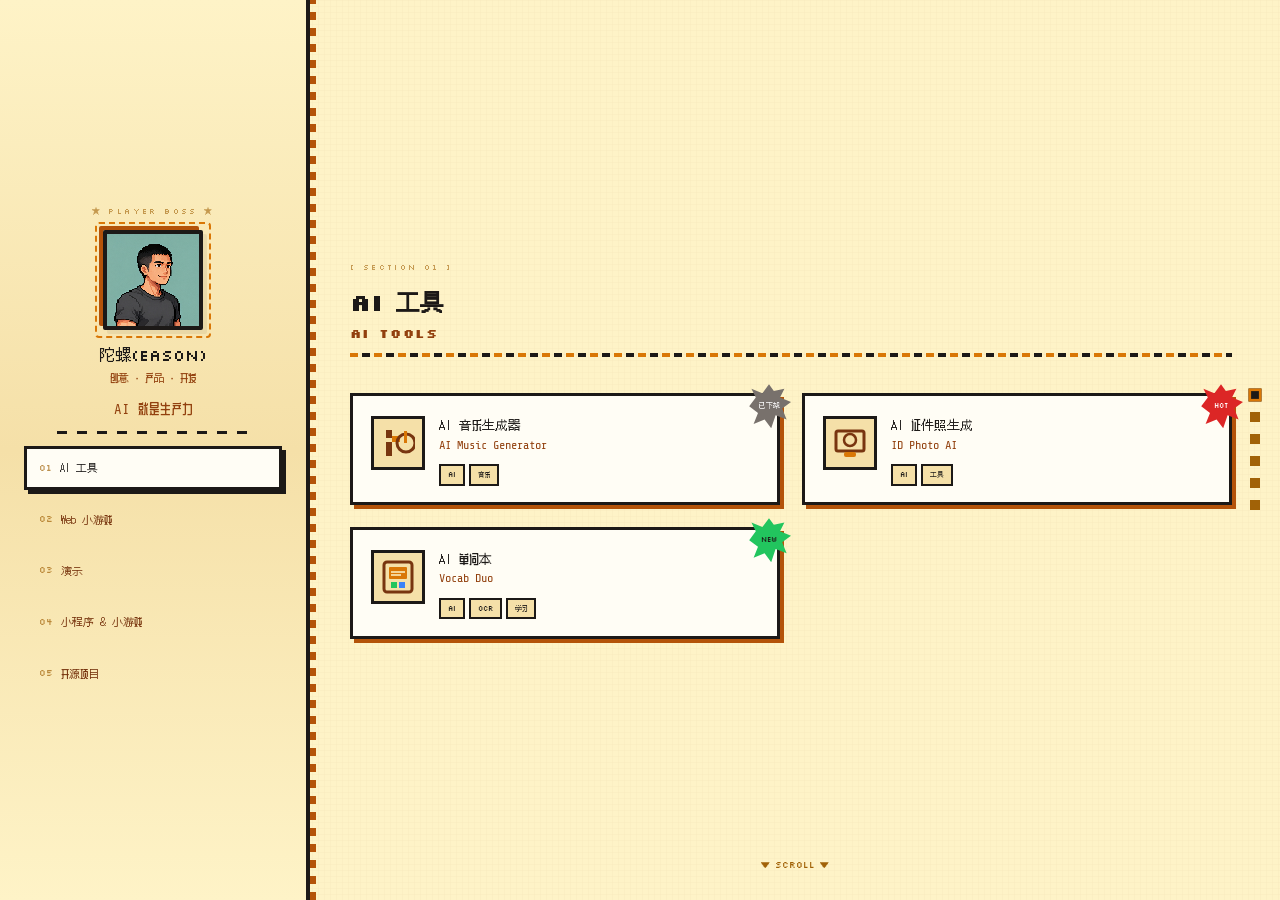
==== commit 91e6b365: "音乐生成器标注已下架，极速命中挑战二维码更新为 COS 链接 Co-Authored-By: Claude Code <noreply@anthropic.com>" ====
--- a/index.html
+++ b/index.html
@@ -777,7 +777,7 @@
       <div class="project-grid">
         <!-- AI音乐生成器 -->
         <a class="project-card" href="https://tuteng3.site/music_gen/" target="_blank" rel="noopener">
-          <span class="hot-badge">HOT</span>
+          <span class="hot-badge" style="background:#78716c;animation:none;">已下架</span>
           <div class="card-icon">
             <svg viewBox="0 0 34 34">
               <rect x="5" y="4" width="6" height="8" fill="#78350F"/>
@@ -795,11 +795,11 @@
             <ul class="card-detail">
               <li>AI 驱动的在线音乐创作工具</li>
               <li>文本转音乐 · 翻唱 · MiniMax 2.6</li>
-              <li>即时生成 · 在线播放 · 下载</li>
+              <li>API 到期 · 暂停服务</li>
             </ul>
             <span class="tag">AI</span><span class="tag">音乐</span>
           </div>
-          <span class="card-arrow">GO ▶</span>
+          <span class="card-arrow">已下架</span>
         </a>
 
         <!-- 证件照生成 -->
@@ -1006,6 +1006,33 @@
           <span class="card-arrow">GO ▶</span>
         </a>
 
+        <!-- Vibe Motion -->
+        <a class="project-card" href="https://tuteng3.site/vibe-motion/" target="_blank" rel="noopener">
+          <span class="hot-badge new">NEW</span>
+          <div class="card-icon">
+            <svg viewBox="0 0 34 34">
+              <rect x="2" y="2" width="30" height="30" rx="1" fill="none" stroke="#78350F" stroke-width="2"/>
+              <path d="M2 12 Q12 6 22 10 Q30 6 32 12" fill="none" stroke="#D97706" stroke-width="2"/>
+              <path d="M2 18 Q10 14 18 16 Q24 12 32 16" fill="none" stroke="#78350F" stroke-width="1.5"/>
+              <circle cx="10" cy="15" r="2" fill="#22C55E"/>
+              <circle cx="25" cy="13" r="1.5" fill="#D97706"/>
+            </svg>
+          </div>
+          <div class="card-info">
+            <div class="card-name">
+              <span class="cn-name">Vibe Motion</span>
+              <span class="en-name">视觉交互效果合集</span>
+            </div>
+            <ul class="card-detail">
+              <li>透明物理幕布 · 手势捏合互动</li>
+              <li>Verlet 布料模拟 + MediaPipe 手势识别</li>
+              <li>富士山景观视频 · 3 层渲染 · 折痕纹理</li>
+            </ul>
+            <span class="tag">手势识别</span><span class="tag">物理模拟</span><span class="tag">CV</span>
+          </div>
+          <span class="card-arrow">GO ▶</span>
+        </a>
+
         <!-- 金融学习 -->
         <a class="project-card" href="https://tuteng3.site/finlearn" target="_blank" rel="noopener">
           <div class="card-icon">
@@ -1030,6 +1057,33 @@
           </div>
           <span class="card-arrow">GO ▶</span>
         </a>
+
+        <!-- PawNear (邻爪) -->
+        <a class="project-card" href="https://tuteng3.site/pawnear/" target="_blank" rel="noopener">
+          <span class="hot-badge new">NEW</span>
+          <div class="card-icon">
+            <svg viewBox="0 0 34 34">
+              <ellipse cx="17" cy="22" rx="7" ry="5.5" fill="#D97706"/>
+              <ellipse cx="7.5" cy="12.5" rx="2.8" ry="3.8" fill="#78350F" transform="rotate(-14 7.5 12.5)"/>
+              <ellipse cx="14" cy="8.5" rx="2.8" ry="3.8" fill="#78350F"/>
+              <ellipse cx="20" cy="8.5" rx="2.8" ry="3.8" fill="#78350F"/>
+              <ellipse cx="26.5" cy="12.5" rx="2.8" ry="3.8" fill="#78350F" transform="rotate(14 26.5 12.5)"/>
+            </svg>
+          </div>
+          <div class="card-info">
+            <div class="card-name">
+              <span class="cn-name">邻爪</span>
+              <span class="en-name">PawNear</span>
+            </div>
+            <ul class="card-detail">
+              <li>5分钟在附近找到可信的临时宠物照护者</li>
+              <li>地图找需求 · 发布求助 · 应约匹配</li>
+              <li>Go + React · 深圳南山 demo</li>
+            </ul>
+            <span class="tag">宠物</span><span class="tag">社区</span><span class="tag">地图</span>
+          </div>
+          <span class="card-arrow">GO ▶</span>
+        </a>
       </div>
 
       <div class="dots-continue">
@@ -1040,7 +1094,7 @@
     </section>
 
     <!-- ================================
-         SECTION 03: 小程序 & 小游戏
+         SECTION 04: 小程序 & 小游戏
          ================================ -->
     <section class="section" id="sec-wechat">
       <div class="section-header">
@@ -1088,7 +1142,7 @@
       <div class="subsection">
         <h3 class="subsection-title">小游戏 Mini Game</h3>
         <div class="project-grid single-col">
-          <div class="project-card" tabindex="0" onclick="openModal('qr-minigame.png','极速命中挑战 Speed Reaction')">
+          <div class="project-card" tabindex="0" onclick="openModal('https://single-az-1251416377.cos.ap-guangzhou.myqcloud.com/landingpage/qr-minigame.png','极速命中挑战 Speed Reaction')">
             <div class="card-icon">
               <svg viewBox="0 0 34 34">
                 <rect x="5" y="3" width="6" height="24" fill="#78350F"/>
@@ -1109,7 +1163,7 @@
               </ul>
               <span class="tag">小游戏</span><span class="tag">竞技</span>
             </div>
-            <img class="qr-img" src="qr-minigame.png" alt="小游戏二维码" loading="lazy">
+            <img class="qr-img" src="https://single-az-1251416377.cos.ap-guangzhou.myqcloud.com/landingpage/qr-minigame.png" alt="小游戏二维码" loading="lazy">
           </div>
         </div>
         <div class="dots-continue">
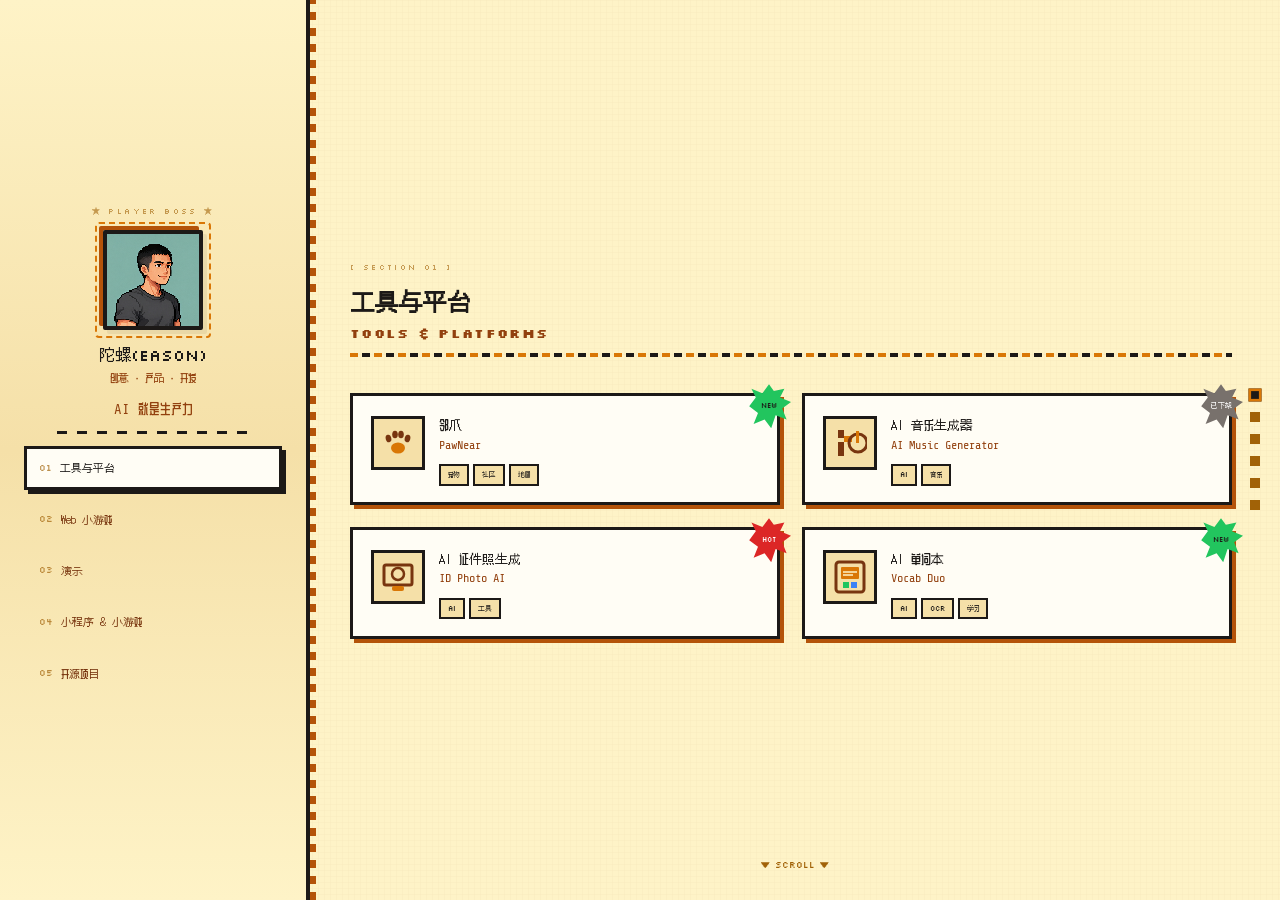
==== commit 013f74e4: "feat: 邻爪 PawNear 置顶至「工具与平台」分类，原 AI 工具分类更名 Co-Authored-By: Claude Code <noreply@anthropic.com>" ====
--- a/index.html
+++ b/index.html
@@ -712,7 +712,7 @@
     <!-- Section Navigation -->
     <nav class="sidebar-nav" id="sidebarNav">
       <a class="sidebar-nav-item active" data-target="sec-tools">
-        <span class="nav-num">01</span>AI 工具
+        <span class="nav-num">01</span>工具与平台
       </a>
       <a class="sidebar-nav-item" data-target="sec-webgames">
         <span class="nav-num">02</span>Web 小游戏
@@ -763,18 +763,45 @@
     </div>
 
     <!-- ================================
-         SECTION 01: AI 工具 (AI TOOLS)
+         SECTION 01: 工具与平台 (TOOLS & PLATFORMS)
          ================================ -->
     <section class="section" id="sec-tools">
       <div class="section-header">
         <div class="section-tag">[ SECTION 01 ]</div>
         <h2 class="section-title">
-          <span class="title-cn">AI 工具</span>
-          <span class="title-en">AI TOOLS</span>
+          <span class="title-cn">工具与平台</span>
+          <span class="title-en">TOOLS & PLATFORMS</span>
         </h2>
       </div>
 
       <div class="project-grid">
+        <!-- PawNear (邻爪) · 置顶 -->
+        <a class="project-card" href="https://tuteng3.site/pawnear/" target="_blank" rel="noopener">
+          <span class="hot-badge new">NEW</span>
+          <div class="card-icon">
+            <svg viewBox="0 0 34 34">
+              <ellipse cx="17" cy="22" rx="7" ry="5.5" fill="#D97706"/>
+              <ellipse cx="7.5" cy="12.5" rx="2.8" ry="3.8" fill="#78350F" transform="rotate(-14 7.5 12.5)"/>
+              <ellipse cx="14" cy="8.5" rx="2.8" ry="3.8" fill="#78350F"/>
+              <ellipse cx="20" cy="8.5" rx="2.8" ry="3.8" fill="#78350F"/>
+              <ellipse cx="26.5" cy="12.5" rx="2.8" ry="3.8" fill="#78350F" transform="rotate(14 26.5 12.5)"/>
+            </svg>
+          </div>
+          <div class="card-info">
+            <div class="card-name">
+              <span class="cn-name">邻爪</span>
+              <span class="en-name">PawNear</span>
+            </div>
+            <ul class="card-detail">
+              <li>5分钟在附近找到可信的临时宠物照护者</li>
+              <li>地图找需求 · 发布求助 · 应约匹配</li>
+              <li>Go + React · 深圳南山</li>
+            </ul>
+            <span class="tag">宠物</span><span class="tag">社区</span><span class="tag">地图</span>
+          </div>
+          <span class="card-arrow">GO ▶</span>
+        </a>
+
         <!-- AI音乐生成器 -->
         <a class="project-card" href="https://tuteng3.site/music_gen/" target="_blank" rel="noopener">
           <span class="hot-badge" style="background:#78716c;animation:none;">已下架</span>
@@ -1054,33 +1081,6 @@
               <li>Agent World 驱动学习体验</li>
             </ul>
             <span class="tag">教育</span><span class="tag">金融</span>
-          </div>
-          <span class="card-arrow">GO ▶</span>
-        </a>
-
-        <!-- PawNear (邻爪) -->
-        <a class="project-card" href="https://tuteng3.site/pawnear/" target="_blank" rel="noopener">
-          <span class="hot-badge new">NEW</span>
-          <div class="card-icon">
-            <svg viewBox="0 0 34 34">
-              <ellipse cx="17" cy="22" rx="7" ry="5.5" fill="#D97706"/>
-              <ellipse cx="7.5" cy="12.5" rx="2.8" ry="3.8" fill="#78350F" transform="rotate(-14 7.5 12.5)"/>
-              <ellipse cx="14" cy="8.5" rx="2.8" ry="3.8" fill="#78350F"/>
-              <ellipse cx="20" cy="8.5" rx="2.8" ry="3.8" fill="#78350F"/>
-              <ellipse cx="26.5" cy="12.5" rx="2.8" ry="3.8" fill="#78350F" transform="rotate(14 26.5 12.5)"/>
-            </svg>
-          </div>
-          <div class="card-info">
-            <div class="card-name">
-              <span class="cn-name">邻爪</span>
-              <span class="en-name">PawNear</span>
-            </div>
-            <ul class="card-detail">
-              <li>5分钟在附近找到可信的临时宠物照护者</li>
-              <li>地图找需求 · 发布求助 · 应约匹配</li>
-              <li>Go + React · 深圳南山 demo</li>
-            </ul>
-            <span class="tag">宠物</span><span class="tag">社区</span><span class="tag">地图</span>
           </div>
           <span class="card-arrow">GO ▶</span>
         </a>
